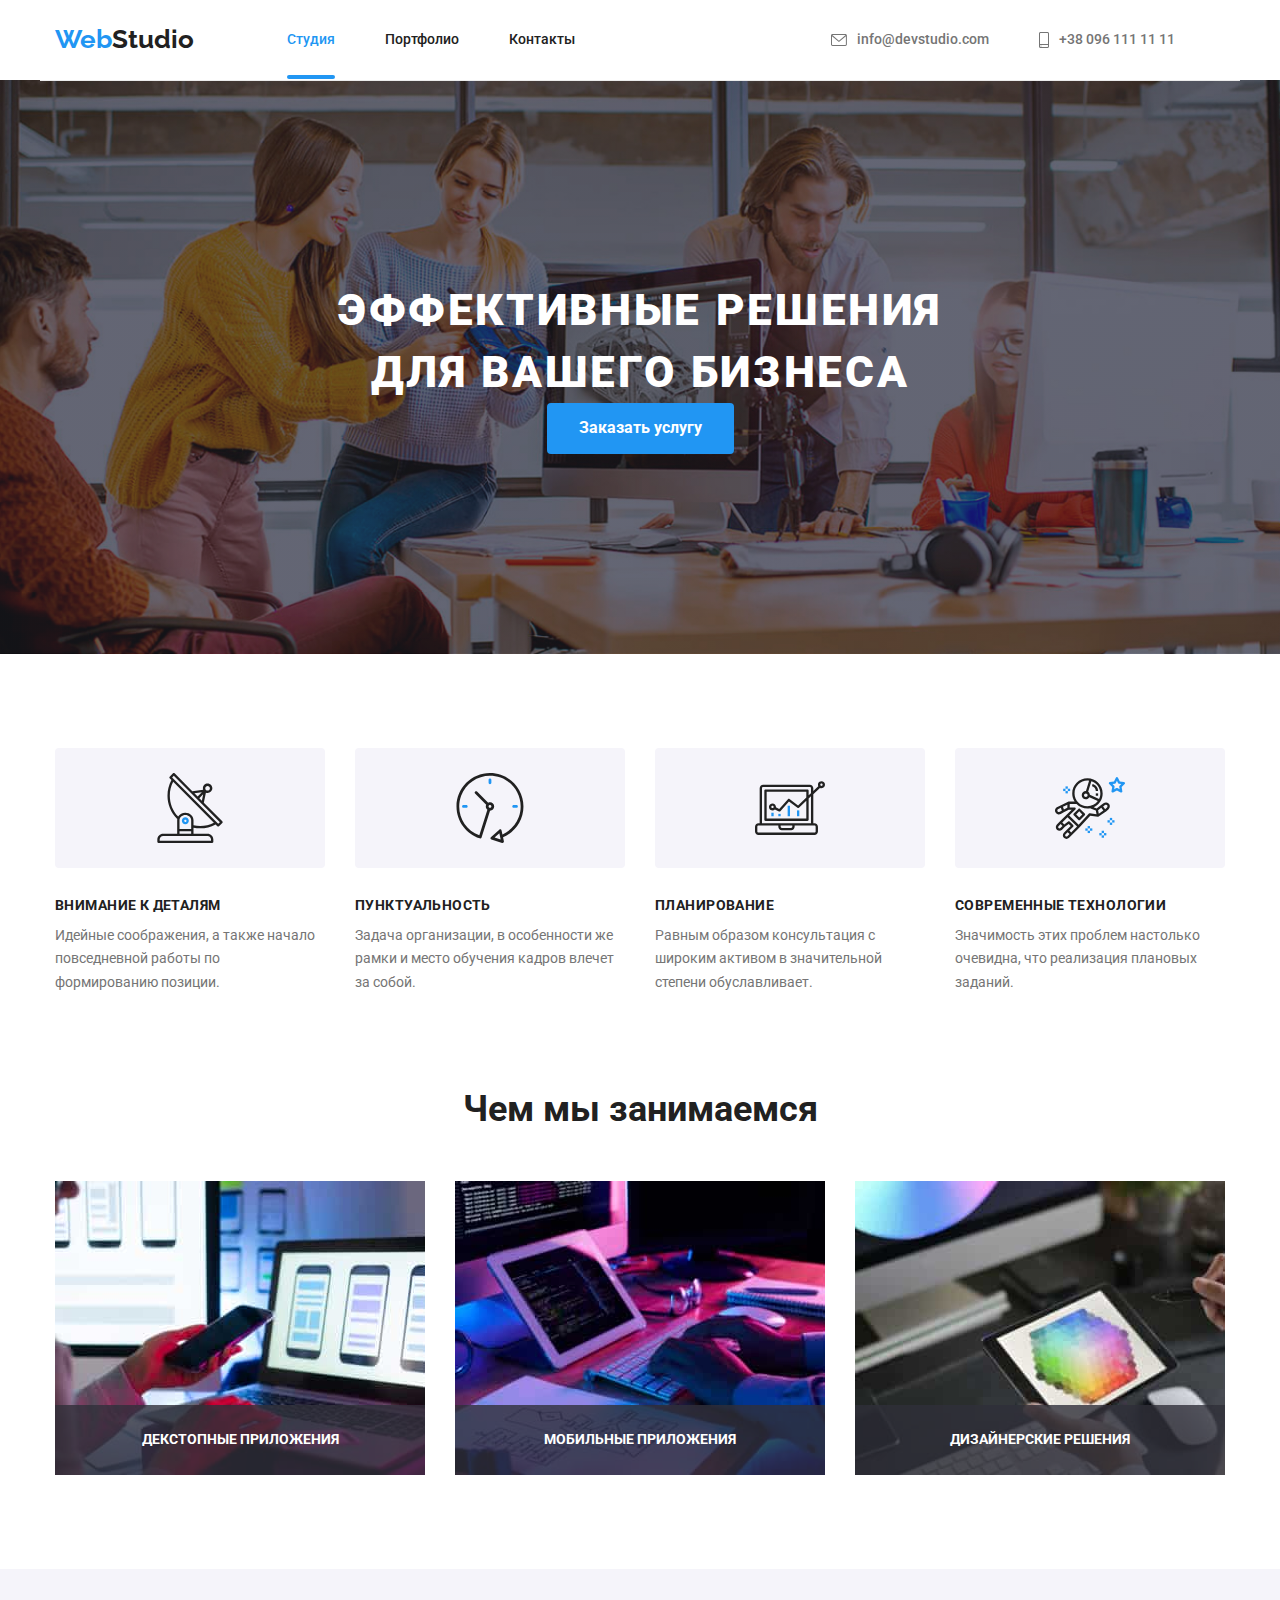
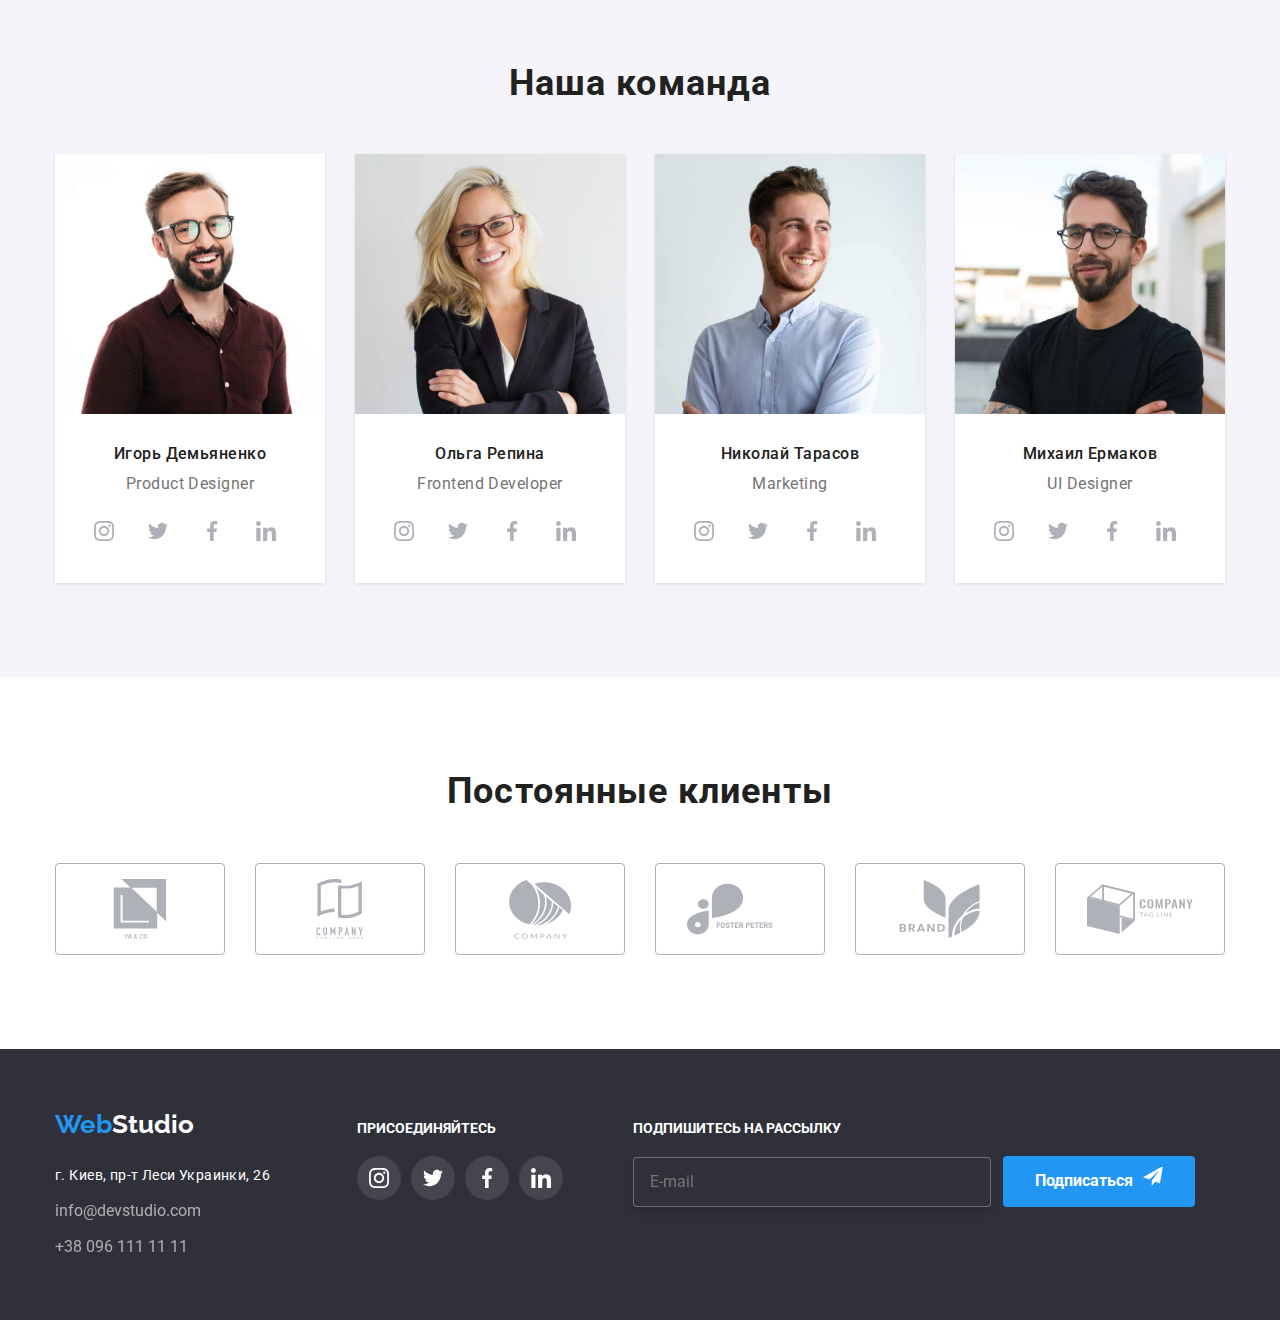
==== index.html @ 807b95b5 "теги 7" ====
<!DOCTYPE html>
<html lang="en">
<head>
    <meta charset="UTF-8">
    <meta http-equiv="X-UA-Compatible" content="IE=edge">
    <meta name="viewport" content="width=device-width, initial-scale=1.0">
    <title> </goit-markup-hw-06></title>
   
     <!-- <title> Document</title>-->
     <link rel="stylesheet" href="https://cdnjs.cloudflare.com/ajax/libs/modern-normalize/1.1.0/modern-normalize.css">
     <link rel="preconnect" href="https://fonts.googleapis.com">
     <link rel="preconnect" href="https://fonts.gstatic.com" crossorigin>
    
     <link href="https://fonts.googleapis.com/css2?family=Raleway:wght@700&family=Roboto:wght@400;500;700;900&display=swap" rel="stylesheet">
      
     <link rel="stylesheet" href="./css/styles.css">
</head>
<body class="body">
     <h1 class="visually-hidden"></h1>
    <!--Верхняя линия-->
    <header class="header">
      <div class="container header">
           <a href="" class="logo">Web<span class="logo__black">Studio</span>  </a>
              
                  <ul class="site-nav">
                    <li class="site-nav__item"><a href="./index.html" class="site-nav__link-current"> Студия </a></li>
                    <li class="site-nav__item"><a href="./portfolio.html" class="site-nav__link">Портфолио </a></li>
                    <li class="site-nav__item"><a href="" class="site-nav__link"> Контакты </a></li>
                  </ul>
              
                  <ul class="auth-nav">
                     <li class="auth-nav__item">                 
                       <a href="mailto:info@devstudio.com" class="auth-nav__link-mail"> 
                        <svg class="auth-nav__icon-mail" width="16" height="12">
                           <use href="./images/icons.svg#mail"></use>
                        </svg>
                      info@devstudio.com</a></li>
                     <li class="auth-nav__item">
                        <a href="tel:+380961111111"  class="auth-nav__link-telefon"> 
                         <svg class="auth-nav__icon-phone"  width="10" height="16">
                            <use href="./images/icons.svg#smartphone"></use>
                         </svg>
                       +38 096 111 11 11</a>
              </li>
          </ul>
      </div>
         
 </header>
     <main> 
        <!--Шапка-->
        <section class="section section-hero">
             <div class="container container-hero">
                  <h2 class="section-title">ЭФФЕКТИВНЫЕ РЕШЕНИЯ <br> ДЛЯ ВАШЕГО БИЗНЕСА</h2>
                  <button type="button" class="button-service" data-modal-open>  Заказать услугу</button>
            </div>
        </section>
        
        <!--Особенности-->
         <section class="section">
                                           
                <div class="features">
                   <h2 class="visually-hidden"></h2> 
                     <ul class="item-work " >
                          <li class="item-content">
                          <div class="features-list">
                            <svg class="features-item" width="70" height="70">
                              <use  class="features-link" href="./images/icons.svg#antenna"></use>
                            </svg>
                          </div>
                          <h3 class="section-heading">ВНИМАНИЕ К ДЕТАЛЯМ</h3>
                          <p class="section-text"> Идейные соображения, а также начало повседневной работы по формированию позиции.</p>
                          </li>
                          <li class="item-content">
                          <div class="features-list">
                            <svg class="features-item" width="70" height="70">
                              <use class="features-link"  href="./images/icons.svg#clock"></use>
                            </svg>
                          </div>
                          <h3 class="section-heading">ПУНКТУАЛЬНОСТЬ</h3>
                          <p class="section-text">Задача организации, в особенности же рамки и место обучения кадров влечет за собой.</p>
                          </li>
                          <li class="item-content">
                       <div class="features-list">
                          <svg  class="features-item" width="70" height="70">
                            <use class="features-link" href="./images/icons.svg#diagram"></use>
                          </svg >
                         </div>
                          
                            <h3 class="section-heading">ПЛАНИРОВАНИЕ</h3>
                               <p class="section-text">Равным образом консультация с широким активом в значительной степени обуславливает.</p>
                          </li>
                          <li class="item-content">
                           <div class="features-list">
                            <svg class="features-item"  width="70" height="70">
                              <use class="features-link"  href="./images/icons.svg#astronaut"></use>
                            </svg>
                          </div>
                            <h3 class="section-heading">СОВРЕМЕННЫЕ ТЕХНОЛОГИИ</h3>
                               <p class="section-text">Значимость этих проблем настолько очевидна, что реализация плановых заданий.</p>
                        </li>
                     </ul>
                </div>
            </section>
        
        <!--Чем мы занимаемся-->
            <section class="section section-user">
                 <div class="container ">
                    <h2 class="user-work"> Чем мы занимаемся</h2>
                    <ul class="user-foto">
                      
                        <li class="user-foto-item" >
                          <div class="label">
                            <p class="label-item">ДЕКСТОПНЫЕ ПРИЛОЖЕНИЯ</p>
                          </div>
                           <img class="user-workfoto" src="./images/img1.jpg" alt="приложения для ПК" width="370" Height="294">
                        </li>
                        <li class="user-foto-item">
                          <div class="label">
                            <p class="label-item">МОБИЛЬНЫЕ ПРИЛОЖЕНИЯ</p>
                          </div>
                           <img class="user-workfoto" src="./images/img2.jpg" alt="приложения на телефон" width="370" Height="294">
                        </li>
                        <li class="user-foto-item" >
                          <div class="label">
                            <p class="label-item">ДИЗАЙНЕРСКИЕ РЕШЕНИЯ</p>
                          </div>
                           <img class="user-workfoto" src="./images/img3.jpg" alt="приложения на планшет" width="370" Height="294">
                        </li>
                    </ul>
                 </div>
               
            </section>
            <!--Наша команда-->
        <section class="section user">
            <div class="container container-user"> 
                <h2 class="user-command">Наша команда</h2>
                <ul class="feature">
                    <li class="feature-command">
                       <img class="command-foto" src="./images/foto1.jpg" alt="foto" width="270">
                       <div class="user-text">
                        <h3 class="user-name">Игорь Демьяненко  </h3>
                        <p class="user-prof"> Product Designer</p>
                            <ul class="icon">
                                <li class="icon-list">
                                  <a class="icon-hover" href=""> 
                                    <svg class="icon-item"  width="20" height="20" >
                                          <use class="icon-link" href="./images/icons.svg#instagram"></use>
                                  </svg></a>
                                  
                                </li>
                                <li class="icon-list">
                                  <a class="icon-hover" href="">
                                    <svg class="icon-item" width="20" height="16">
                                          <use class="icon-link" href="./images/icons.svg#twitter"></use>
                                  </svg></a>
                                  
                                 </li>
                                 <li class="icon-list">
                                  <a class="icon-hover" href="">  <svg class="icon-item" width="10" height="20">
                                         <use class="icon-link" href="./images/icons.svg#facebook"></use>
                                  </svg></a>
                                  
                                  </li>
                                  <li class="icon-list">
                                    <a class="icon-hover" href=""> <svg class="icon-item" width="20" height="20">
                                           <use class="icon-link" href="./images/icons.svg#linkedin"></use>
                                     </svg></a>
                                 </li>
                            </ul>
                    </div> 
                                  
                    <li class="feature-command">
                       <img class="command-foto" src="./images/foto2.jpg" alt="foto" width="270">
                      <div class="user-text">
                        <h3 class="user-name">Ольга Репина</h3>
                        <p class="user-prof">Frontend Developer</p>
                        <ul class="icon">
                          <li class="icon-list">
                            <a class="icon-hover" href=""> 
                              <svg class="icon-item"  width="20" height="20" >
                                    <use class="icon-link" href="./images/icons.svg#instagram"></use>
                            </svg></a>
                            
                          </li>
                          <li class="icon-list">
                            <a class="icon-hover" href="">
                              <svg class="icon-item" width="20" height="16">
                                    <use class="icon-link" href="./images/icons.svg#twitter"></use>
                            </svg></a>
                            
                           </li>
                           <li class="icon-list">
                            <a class="icon-hover" href="">  <svg class="icon-item" width="10" height="20">
                                   <use class="icon-link" href="./images/icons.svg#facebook"></use>
                            </svg></a>
                            
                            </li>
                            <li class="icon-list">
                              <a class="icon-hover" href=""> <svg class="icon-item" width="20" height="20">
                                     <use class="icon-link" href="./images/icons.svg#linkedin"></use>
                               </svg></a>
                           </li>
                      </ul>
                      </div>
                    </li >
                    <li class="feature-command">
                       <img class="command-foto" src="./images/foto3.jpg" alt="foto" width="270">
                      <div class="user-text">
                        <h3 class="user-name">Николай Тарасов</h3>
                        <p class="user-prof">Marketing</p>
                        <ul class="icon">
                          <li class="icon-list">
                            <a class="icon-hover" href=""> 
                              <svg class="icon-item"  width="20" height="20" >
                                    <use class="icon-link" href="./images/icons.svg#instagram"></use>
                            </svg></a>
                            
                          </li>
                          <li class="icon-list">
                            <a class="icon-hover" href="">
                              <svg class="icon-item" width="20" height="16">
                                    <use class="icon-link" href="./images/icons.svg#twitter"></use>
                            </svg></a>
                            
                           </li>
                           <li class="icon-list">
                            <a class="icon-hover" href="">  <svg class="icon-item" width="10" height="20">
                                   <use class="icon-link" href="./images/icons.svg#facebook"></use>
                            </svg></a>
                            
                            </li>
                            <li class="icon-list">
                              <a class="icon-hover" href=""> <svg class="icon-item" width="20" height="20">
                                     <use class="icon-link" href="./images/icons.svg#linkedin"></use>
                               </svg></a>
                           </li>
                      </ul>
                      </div >
                    </li>
                    <li class="feature-command" >
                       <img class="command-foto" src="./images/foto4.jpg" alt="foto" width="270" />
                       <div class="user-text">
                        <h3 class="user-name">Михаил Ермаков</h3>
                        <p class="user-prof">UI Designer</p>
                        <ul class="icon">
                          <li class="icon-list">
                            <a class="icon-hover" href=""> 
                              <svg class="icon-item"  width="20" height="20" >
                                    <use class="icon-link" href="./images/icons.svg#instagram"></use>
                            </svg></a>
                            
                          </li>
                          <li class="icon-list">
                            <a class="icon-hover" href="">
                              <svg class="icon-item" width="20" height="16">
                                    <use class="icon-link" href="./images/icons.svg#twitter"></use>
                            </svg></a>
                            
                           </li>
                           <li class="icon-list">
                            <a class="icon-hover" href="">  <svg class="icon-item" width="10" height="20">
                                   <use class="icon-link" href="./images/icons.svg#facebook"></use>
                            </svg></a>
                            
                            </li>
                            <li class="icon-list">
                              <a class="icon-hover" href=""> <svg class="icon-item" width="20" height="20">
                                     <use class="icon-link" href="./images/icons.svg#linkedin"></use>
                               </svg></a>
                           </li>
                      </ul>
                       </div>
                    </li>
                </ul>
            </div>
            </section>

        <section class="section">
                
               <div class="container" >
                <h2 class="user-command">Постоянные клиенты</h2>
                 <ul class="company">
                   <li class="company-list">
                       <a class="company-item" href=""> <svg class="company-clients">
                        <use  class="company-link" href="./images/icons.svg#groupYC">
                        </use>
                      </svg></a>
                          
                     </li>
                   <li class="company-list">
                        <a class="company-item" href=""> <svg class="company-clients">
                          <use class="company-link" href="./images/icons.svg#groupTH">
                           </use>
                        </svg></a>
                          
                     </li>
                   <li class="company-list">
                         <a class="company-item" href="">
                          <svg class="company-clients"> 
                            <use class="company-link" href="./images/icons.svg#groupC">
                             </use>
                       </svg>
                         </a>
                            
                    </li>
                   <li class="company-list">
                           <a class="company-item" href=""><svg class="company-clients">
                            <use class="company-link" href="./images/icons.svg#groupFP">
                            </use>
                      </svg></a>
                             
                     </li>
                   <li class="company-list">
                    <a class="company-item" href="">
                      <svg class="company-clients">
                      <use class="company-link" href="./images/icons.svg#groupB">
                        </use>
                   </svg></a>
                     
                   </li>
                   <li class="company-list">
                          <a class="company-item" href=""><svg class="company-clients">
                            <use class="company-link" href="./images/icons.svg#groupTL">
                           </use>
                         </svg></a>
                            
                      </li>
                   </ul>
              </div>
         </section>
          </main>
 <!--Подвал-->
    <footer class="footer">
      <div class="container container-footer ">
          <div>
            <a href="" class="logo">Web<span class="logo-white">Studio</span> </a>
                 <address class="address">
                     <ul >
                          <li class="address-item"><a href="https://www.google.com.ua/maps/place/%D0%B1%D1%83%D0%BB.+%D0%9B%D0%B5%D1%81%D0%B8+%D0%A3%D0%BA%D1%80%D0%B0%D0%B8%D0%BD%D0%BA%D0%B8,+26,+%D0%9A%D0%B8%D0%B5%D0%B2,+02000/@50.4265807,30.5361971,17z/data=!4m13!1m7!3m6!1s0x40d4cf0e033ecbe9:0x57a4dffefec77da0!2z0LHRg9C7LiDQm9C10YHQuCDQo9C60YDQsNC40L3QutC4LCAyNiwg0JrQuNC10LIsIDAyMDAw!3b1!8m2!3d50.4265807!4d30.5383858!3m4!1s0x40d4cf0e033ecbe9:0x57a4dffefec77da0!8m2!3d50.4265807!4d30.5383858?hl=ru" target="_blank" rel="noopener noreferrer" class="link-adress"> г. Киев, пр-т Леси Украинки, 26</a></li>
                          <li class="address-item"><a href="mailto:info@devstudio.com" class="link-contact">info@devstudio.com</a></li>
                         <li class="address-item"><a href="tel:+380961111111" class="link-contact">+38 096 111 11 11</a></li>
                     </ul>
                </address>
          </div> 

          <!-- social -->
          <div class="block-form">
            <h2 class="footer-title">ПРИСОЕДИНЯЙТЕСЬ </h2>
            <ul class="footer-icon">
              <li class="footer-icon__list">
               <a class="footer-icon__link" href=""> 
                 <svg class="footer-icon__item"  width="20" height="20" >
                       <use href="./images/icons.svg#instagram"></use>
               </svg></a>
               
             </li>
             <li class="footer-icon__list">
               <a class="footer-icon__link" href="">
                 <svg class="footer-icon__item" width="20" height="16">
                       <use  href="./images/icons.svg#twitter"></use>
               </svg></a>
               
              </li>
              <li class="footer-icon__list">
               <a class="footer-icon__link" href=""> 
                  <svg class="footer-icon__item" width="10" height="20">
                      <use  href="./images/icons.svg#facebook"></use>
               </svg></a>
               
               </li>
               <li class="footer-icon__list">
                 <a class="footer-icon__link" href=""> 
                   <svg class="footer-icon__item" width="20" height="20">
                        <use  href="./images/icons.svg#linkedin"></use>
                  </svg></a>
              </li>
         </ul>

       </div>


       <!-- footer-form  -->

       <div class="block-form">
              
        <h2 class="footer-title" >ПОДПИШИТЕСЬ НА РАССЫЛКУ</h2>
        <form class="footer-form">
            <label class="footer-form__label" for="email"> </label>
            <input class="footer-form__input" 
                    type="email"
                    id="email"
                    name="email"
                    placeholder="E-mail">

             <button class="button-service footer-form__button" type="submit"> Подписаться 
                    <svg class="footer-form__icon"  width="24" height="24"> 
                        <use href="./images/icons.svg#icon-send"> </use>
                    </svg>
              </button>
         </form>
 </div>
          
       </div>



         
     </footer>
    </section>
<!-- modal -->

       <div class="backdrop is-hidden"  data-modal>
        

                      
             <form class="form" name="form" action="#" autocomplete="off" novalidate>

              <button data-modal-close  class="form-batton" type="button" >  
                <svg class="form-icon-close"  width="30" height="30"> 
                   <use class="form-icon-link" href="./images/icons.svg#close"> </use>
               </svg>
            </button>


                <h2 class="form-title">Оставьте свои данные, мы вам перезвоним</h2>

               
                <div class="form-field">
                                <label class="form__label" for="name">
                                  Имя
                                </label>  
                                    <input class="form__input" type="name" id="name" autofocus>    
                                                 
                                        <svg class="form__icon" width="12" height="12">
                                          <use href="./images/icons.svg#person"></use>
                                        </svg>
                      
                      </div>
 
                  
                <div class="form-field">
                                <Label class="form__label" for="tel" >
                                  Телефон
                                </Label>    
                                  <input class="form__input" id="tel" type="tel">
                                
                                    <svg class="form__icon" width="13" height="13">
                                      <use href="./images/icons.svg#phone"></use>
                                    </svg>
                                                             
                      </div>
                 
        
                <div class="form-field">
                            <label class="form__label" for="mail">
                              Почта
                            </label>
                                <input class="form__input" id="mail" type="email">
                                                     
                                <svg class="form__icon" width="15" height="12">
                                  <use href="./images/icons.svg#e-mail"></use>
                                </svg>
                         
                      </div>
                    
                
                <div class="form-field__comment">
                        <label class="form__label comment__label" for="comment">Комментарий</label>
                              <textarea class="comment__textarea" 
                              name="comment"
                              id="comment"
                              placeholder="Введите текст"></textarea>
                 
                </div>
                


                <div class="checkbox__form ">
                                                 
                        
                        <input class="checkbox__input visually-hidden"
                              type="checkbox" 
                              id="checkbox" 
                            name="checkbox">

                        <svg class="checkbox__icon" width="16" height="15">
                          <use href="./images/icons.svg#check"></use>
                        </svg>
                        
                        <label class="checkbox__label" 
                            for="checkbox"> 
                            Соглашаюсь с рассылкой и принимаю 
                            <a href="" class="checkbox__link"> Условия договора</a> 
                      </label>
                  

                  <!-- <input class="checkbox" type="checkbox" id="checkbox" 
                   type="checkbox"
                   name="checkbox" 
                  id="checkbox"> 
                  <label class="form-checkbox" for="checkbox"> Соглашаюсь с рассылкой и принимаю <a href="" class="form-checkbox-link"> Условия договора</a> </label>
                  <span class="form__checkbox-span"></span> -->
                </div>
                  
                 
                   <button class=" form__button" type="submit">Отправить</button>
           </form>
       
      </div>
 

    <script src="./js/modal.js"></script>

</body>
</html>
---- css/styles.css ----
@import './components/modal.css';


:root{
  --primary-text-color: #212121;
  --title-text-color: #757575;
  --accent-color: #ffffff;
  --logo-color: #2196f3;
  --primary-bg-color: #e5e5e5;
  --color-block:#2F303A;
  --color-button: #F5F4FA;
  --color-icon:  #AFB1B8;
}
/*цвет основного текста: #212121*/
/*вторичный цвет текста: #757575; */
/*белый color:#FFFFFF;*/
/*Акцент background: #2F303A;*/
/* фон  основной  background: #E5E5E5;  */
/* Фон  чем заменяется Основной  : #E5E5E5; */
/* фон наша команда background: #F5F4FA  */
/*base style*/
.body{
  margin: 0;
 color:var(--primary-text-color);
 font-family:Roboto,sans-serif;
 font-style: normal;
 line-height: 1.7;
 font-weight: 400;
 fill:none; 
 fill:currentColor;
  }

.header{
   border-bottom: 1px solid #ECECEC;
 
  }

  li{
    list-style: none;
  }
  a{
     text-decoration: none;
     margin-top: 0;
     margin-bottom: 0;}
  ul{
      margin-top: 0;
     margin-bottom: 0;
     padding: 0;
  }
  h1,h2,h3{
     margin-top: 0;
     margin-bottom: 0;
  }
p{
   margin-top: 0;
  margin-bottom: 0
}
img {
 display: block; 
 max-width: 100%;
 height: auto;
 }
.container{
   width: 1200px;
   margin: 0 auto;
   padding: 0 15px;
 
}
.visually-hidden{
  position: absolute;
  width: 1px;
  height: 1px;
  margin: -1px;
  border: 0;
  padding: 0;
  white-space: nowrap;
  clip-path: inset(100%);
  clip: rect(0 0 0 0);
  overflow: hidden;
}
   /* header */
  .header {
    display: flex;
    align-items: center;
    margin-bottom: -1px;
  }
/*logo*/

.logo{
  color: var(--logo-color);
  font-family: Raleway;
  font-size: 26px;
  font-weight: 700;
  line-height: 1.2;
  text-align: left;
  text-decoration: none;
  margin-right:93px;
}
   
.logo__black{
   color: var(--primary-text-color);
   margin-top: 32px;
}
.section{
  padding-top: 94px;
  padding-bottom: 94px;
}

/* site nav  */
.site-nav__item{ 
   margin-top:0 ;
   margin-bottom: 0;
   padding-left: 0;
   margin-right:50px;
  }



.site-nav {
   padding-inline-start: 0px;
   font-size:14px;
   font-weight: 500;
   line-height: 1.1;
   text-decoration:none;
   display: flex; 
   }
 
.site-nav.item:not(:last-child) {
 margin-left:30px; 
}

.site-nav__link .site-nav__link-current {
  display: block;
  font-style: Medium;
  line-height:1.1;
  color:var(--primary-text-color);
  padding: 32px 0;

}
.site-nav__link{
  color: var(--primary-text-color);
  padding: 32px 0;


  transition-property: color ;
  transition-duration: 250ms;
  transition-timing-function: cubic-bezier(0.4, 0, 0.2, 1);
}

.site-nav__link-current{
  color:var(--logo-color);
  padding: 32px 0;
  position: relative;
 
}
  
.site-nav__link-current::after{
content: '';

display: block;
width: 100%;
height: 4px;
border-radius:2px;
border-color: #2196f3;
background-color: var(--logo-color);

position: absolute;
left: 0;
bottom: 0;

transition-property: color ;
transition-duration: 250ms;
transition-timing-function: cubic-bezier(0.4, 0, 0.2, 1);
}



/*контакты*/
.auth-nav{
  display: flex;
  margin-left: auto;
  padding-left: 0;
  font-size:14px;
  font-weight: 500;
  Line-height:1.1;
  text-decoration: none;
  margin-right:50px;
   }

.auth-nav__item{
  margin-top:0 ;
  margin-bottom: 0;
  padding-left: 0;
 }
   
.auth-nav .auth-nav__item:not(:last-child) {
  margin-right:50px;
}

.auth-nav__mail{
  display: inline-block;
  width: 16px;
  height: 12px;
  padding: 32px 0;
  margin-right: 10px;

}
.auth-nav__phone{
width: 10px;
height: 16px;
padding: 30px 0;
margin-right: 10px;
}

.auth-nav__link-mail,
.auth-nav__link-telefon {
  display: block;
  padding:  32px 0;
  color:var(--title-text-color);
  

  display: flex;
  align-items: center;

  transition-property: color ;
  transition-duration: 250ms;
  transition-timing-function: cubic-bezier(0.4, 0, 0.2, 1);
 }

 .auth-nav__icon-phone,
 .auth-nav__icon-mail
  {
   margin-right: 10px;}

.auth-nav__link:hover,
.auth-nav__link:focus,
.auth-nav__link-mail:hover,
.auth-nav__link-mail:focus,
.auth-nav__link-telefon:hover,
.auth-nav__link-telefon:focus,
.auth-nav__icon-mail:hover,
.auth-nav__icon-mail:focus,
.auth-nav__icon-phone:hover
.auth-nav__icon-phone:focus{
 color: var(--logo-color);
}

 


/*main-index шапка*/

.section-hero{
   background-color:var(--color-block);
   background-image: linear-gradient( to top, rgba(47, 48, 58, 0.4), rgba(47, 48, 58, 0.4)), url("../images/background-image.jpg");
   background-repeat: no-repeat; 
   background-size: cover; 
 
   padding: 200px 0;
   margin: 0 auto;
   color: var(--accent-color);

  max-width: 1600px; 
  margin: 0 auto;
  text-align: center;
 background-position: center;

}

.section-title{

font-size: 44px;
font-style: normal;
font-weight: 900;
line-height: 1.4;
letter-spacing: 0.06em;
text-align: center;

}

.button-service{
   color: var(--accent-color); 
   background-color: var(--logo-color);
   font-size: 16px;
   font-style:normal;
   font-weight: 700;
   line-height: 1.9;
   text-align: center;
   cursor: pointer;
 

   border-radius: 4px;
   padding: 10px 32px;
   border:transparent;

   transition-property: background-color;
   transition-duration: 250ms;
   transition-timing-function: cubic-bezier(0.4, 0, 0.2, 1);

}

.button-service:hover,
.button-service:focus {
  background-color: #188CE8;

}
/*Особенности*/

.item-work{
  display: flex;
  align-items: center;
  justify-content: center;
  
}

.features-list{
  display: flex;
  align-items: center;
  justify-content: center;
 height:120px;

  background-color: #F5F4FA;
  border-radius: 4px; ;
  margin-bottom: 30px;
 }

.features-item{
  width: 70px;
  height:70px;

   
}
.features-link{
  display: flex;
  justify-content: center;
}

.item-content{
  width: 270px;
  margin-right: 30px;
   }
.item-content:nth-child(4){
     margin-right: 0px;
   }
   
    
.section-heading{
   margin-bottom: 10px;
   font-size: 14px;
   font-weight: 700;
   line-height: 1.14;
   letter-spacing: 0.03em;
   text-align: left;
   
   }

.section-text{
   color: var(--title-text-color);
   font-size: 14px;
   font-style: normal;
   text-align: left;
   }



/*Чем мы занимаемся*/
.section-user{
  padding-top: 0px;
}
.user-work{
  margin-bottom: 50px;

  font-size: 36px;
  font-style: normal;
  font-weight: 700;
  line-height: 1.16;
  text-align: center;
  
  }

  .user-foto{
    display:flex;
    

  
  }

.user-foto-item{
  margin-right: 30px;

  position: relative;
}

.user-foto-item:nth-child(3){
     margin-right: 0;
   }



   .label{
    position: absolute;
    bottom: 0;
    right: 0;


    display: flex;
    align-items: center;
    justify-content:center;
    margin: auto;

    width: 370px;
    height: 70px;
     background-color: rgba(47, 48, 58, 0.8);
   }

   .label-item{
  
    
    color: var(--accent-color);
   font-weight: 700;
   font-size:  14px;
   Line-height:1.2;
 
   }  
   .label-item.relative {  
    position: relative;
    top: -420px;
    left: -200px;
  }

  /* Наша команда */
.user{
  background-color: var(--color-button);
}

.feature {
    display: flex;
}

.feature-command{
  box-shadow: 0px 1px 3px 0px rgba(0, 0, 0, 0.12);
  width: 270px;
   margin-right: 30px;
  background-color: var(--accent-color);

}

.feature-command:nth-child(4){
  margin-right: 0px;
} 
  
.user-command {
  font-size: 36px;
  font-style: normal;
  font-weight: 700;
  line-height: 1.16;
  text-align: center;
  letter-spacing: 0.03em;
  margin-bottom: 50px;
}
   
.command-foto{
  width: 270px;
}

.user-text{
  padding: 30px 0;  
}

.user-name {
  margin-bottom: 10px;

  font-size: 16px;
  font-style: normal;
  font-weight: 500;
  line-height:1.2;
  letter-spacing: 0.03em;
  text-align: center;
}

.user-prof{
   color:var(--title-text-color);
   font-size: 16px;
   font-weight: 400;
   line-height: 1.2;
   letter-spacing: 0.03em;
   text-align: center;
   margin: 0;
   margin-bottom: 16px;
}

 /* соцсети */
 .icon{
display: flex;
align-items: center;
justify-content:center;

  }
 
.icon-list{
margin-right: 10px;
box-sizing: border-box;
width: 44px;
height: 44px;
}

.icon-list :nth-child(4){
  margin-right: 0px;
}

.icon-hover{
  display: flex;
  justify-content: center;
  align-items: center;

  width: 100%;
  height: 100%;
  color:var(--color-icon);
  border-radius: 50px;


  transition: color  250ms cubic-bezier(0.4, 0, 0.2, 1), background-color 250ms cubic-bezier(0.4, 0, 0.2, 1);
}
    

.icon-item{
  width: 20px;
  height: 20px;
  fill: currentColor;
 
 }

.icon-hover:hover,
.icon-hover:focus{
  fill: currentColor;
  color:var(--accent-color);
  background-color:#2196F3;
}



/*Постоянные клиенты */
.company{
  display: flex;
align-items: center;
justify-content:center; 

}
.company-list{
margin-right: 30px;
width: 170px;
height: 92px;

}

.company-list:nth-child(6) {
  margin-right: 0px;
}
 
.company-item:hover,
.company-item:focus{ 
fill: currentColor;
color:var(--logo-color);
border: 1px solid var(--logo-color);

} 



.company-item{
  display: flex;
  align-items: center; 
  justify-content: center;
  fill: currentColor;
color:var(--color-icon);

  width:100%;
  height: 100%;
  border: 1px solid #AFB1B8;
box-sizing: border-box;
border-radius: 4px;
text-align: center;
  background-position: center;

  transition:  color 250ms cubic-bezier(0.4, 0, 0.2, 1), border 250ms cubic-bezier(0.4, 0, 0.2, 1); 

}

.company-clients{
text-align: center;

width: 106px;
height: 60px;


}
 .company-link{
 display: flex;
align-items: center; 
justify-content: center;
}

/*main-portfolio*/

/*кнопки навигации*/
.section-button{
   display: flex;
   justify-content:center;
  
   
 }
.button{
  display: flex;
  justify-content:center;
  border:transparent;
  cursor: pointer;
  border-radius: 4px;
 background-color: #F5F4FA;;
  padding: 6px 22px ;
  font-size: 16px;
  font-weight: 500;
  line-height: 1.6;
  text-align: center;

  transition: background-color  250ms cubic-bezier(0.4, 0, 0.2, 1), color  250ms cubic-bezier(0.4, 0, 0.2, 1), box-shadow  250ms cubic-bezier(0.4, 0, 0.2, 1);
}


button:hover,
button:focus {
  background-color: var(--logo-color);
  color: var(--accent-color);
  box-shadow: 0px 3px 1px rgba(0, 0, 0, 0.1), 0px 1px 2px rgba(0, 0, 0, 0.08), 0px 2px 2px;
}
 
 .button-item {
   margin-right: 8px;
     
  }
  .button-item:nth-child(5){
    margin-right: 0px;
  }
   

 
/*project*/
.project{
   display: flex;
   flex-wrap: wrap; 
   margin-top: 50px;
  
  }
  .project__link{
    display: block;
    transition:  box-shadow 250ms cubic-bezier(0.4, 0, 0.2, 1);
  }

.project__link:hover,
.project__link:focus{
box-shadow: 0px 1px 1px rgba(0, 0, 0, 0.12), 0px 4px 4px rgba(0, 0, 0, 0.06), 1px 4px 6px rgba(0, 0, 0, 0.16);
}

.project__card{
   width: 370px;
   margin-bottom: 30px; 
   margin-right: 30px; 
   padding: 0;

}

.project__card:nth-last-child(-n+3){
  margin-bottom: 0px;
}  


.project__card:nth-child(3),
.project__card:nth-child(6),
.project__card:nth-child(9) {
margin-right: 0px;}


/* Overlay */
.project__overlay{
  position: relative;
  overflow: hidden;
}

.project__overlay-text{
 display: inline-block;


  font-weight: 400;
  font-size: 18px;
  line-height:1.6 ;
  color: var(--accent-color);

 top:0;
 left:0;
 width: 100%;
 height: 100%;
 background: rgba(33, 150, 243, 0.9);
 padding: 63px 24px;


 transform:translateY(100%); 
 position: absolute;

 transition: transform  250ms cubic-bezier(0.4, 0, 0.2, 1);
}

.project__link:hover .project__overlay-text,
.project__link:focus .project__overlay-text{
transform: translate(0);

}

 
 .project__foto{
  display: block; 
  border: 1px  Inner border   rgba(238, 238, 238, 1);
  transition:  background-color  250ms cubic-bezier(0.4, 0, 0.2, 1);
 }


.project__foto:hover,
.project__foto:focus{
  background-color: #FFFFFF;
}


.project__text{
padding: 20px 24px;
border-bottom: 1px solid #EEEEEE;
border-right: 1px solid #EEEEEE;
border-left: 1px solid #EEEEEE;
}

.project__title{
color: var(--primary-text-color);
font-size: 18px;
font-weight: 700;
line-height:2;
}

.project__design{
Font-size: 16px;
Line-height:1.9;
color:var(--title-text-color);
margin-top: 4px;
}


/* Подвал*/
.footer{
  background-color:var(--color-block);
  padding: 60px 0;
}

.container-footer{
display: flex;
align-items:baseline;
}

.address{
  padding-left: 0;
  margin-top: 20px;

}
.address-item{
  margin-bottom: 9px;
}
.address-item:nth-child(3) {
  margin-bottom: 0px;
}

.link-adress{
  font-family: Roboto;
  font-size: 14px;
  font-weight: 400;
  line-height:1.7;
  letter-spacing: 0.03em;
  text-align: left;
  color:var(--accent-color);
  font-style: normal;
 
}

.link-contact{
  Size:14px;
  Font:Roboto;
  font-weight:400;
  Line-height:1.7;
  color:var(--accent-color);
  opacity:60%;
  font-style: normal;

  transition:color  250ms cubic-bezier(0.4, 0, 0.2, 1);
}

.link-contact:hover,
.link-contact:focus{
  color: var(--title-text-color);
 }

.logo-white{
  color:var(--accent-color);
  }

.block-form{
   
    align-items: center; 
    justify-content: center; 
     flex-direction:column;
     margin-left: 70px;
}
.footer-title{
  font-size:  14px;
  font-weight:700;
  Line-height: 1.2;
  color:var(--accent-color);
  margin-bottom: 20px;
}

/* social */
 .footer-icon{
display: flex;
align-items: center;

 }
 
.footer-icon__list{
margin-right: 10px;
box-sizing: border-box;
width: 44px;
height: 44px;
}

.footer-icon__list:nth-child(4){
  margin-right: 0px;
}

.footer-icon__link{
  display: flex;
  width: 100%;
  height: 100%;

  justify-content: center;
  color:var(--accent-color);
  align-items: center;
  border-radius: 50px;
  background-color:rgba(255, 255, 255, 0.1);

  transition:  background-color  250ms cubic-bezier(0.4, 0, 0.2, 1);
}
  

    
.footer-icon__link:hover,
.footer-icon__link:focus{
 background-color:#2196F3;
}

.footer-icon__item{
  width: 20px;
  height: 20px;
  fill: currentColor;

 }



 /* footer-form */


.footer-form{    
  display: flex;
  align-items: center;}
 
 .footer-form__input{
  width: 358px;
  height: 50px;
  box-sizing: border-box;
  color:   rgba(255, 255, 255, 0.6);
  background: #2F303A;
  border: 1px solid rgba(255, 255, 255, 0.3);
  filter: drop-shadow(0px 4px 4px rgba(0, 0, 0, 0.15));
  border-radius: 4px;
  padding-left: 16px;
 }
 .footer-form__button{
  margin-left: 12px;
  display: inline-flex;
 }
.footer-form__icon{
  width: 20px;
  height: 20px;
  fill: currentColor;
  margin-left: 10px;
 

}





























/*  modal */
.backdrop{
  position:fixed;
  top:0;
  left: 0;
  width: 100%;
  height: 100%;

  background-color: rgba(0, 0, 0, 0.2);

  transition: visibility 250ms cubic-bezier(0.4, 0, 0.2, 1),  opacity 250ms cubic-bezier(0.4, 0, 0.2, 1);
}
.backdrop.is-hidden{
  opacity: 0;
  pointer-events:none;
  
  visibility: hidden;
  }






.form{
  position: absolute;
  top:50%;
  left: 50%;
  transform: translate(-50%, -50%);

  min-height: 581px; 
  min-width: 528px; 

   max-width: 33rem;
   width: 100%;

   cursor: pointer;
   background-color:  rgba(255, 255, 255, 1);
   box-shadow: 0px 1px 3px rgba(0, 0, 0, 0.12), 0px 1px 1px rgba(0, 0, 0, 0.14), 0px 2px 1px rgba(0, 0, 0, 0.2);
   border-radius: 4px;   

   padding: 40px;   


   margin-left: auto;
   margin-right: auto;
}




/* кнопка закрытия */
.form-batton{
   position: absolute;
   top: 8px;
   right: 8px;
   display: flex;
   justify-content: center;
   align-items: center;
   width: 30px;
   height: 30px;
   padding: 0;
   background: var(--color-white);
 
   border: 1px solid rgba(0, 0, 0, 0.1);
   border-radius: 50%;
   cursor: pointer;
   transition: color 250ms cubic-bezier(0.4, 0, 0.2, 1);


}
.footer-button {
  margin-left: 12px;
  display: inline-flex;
}

.button-service {
  color: var(--accent-color);
  background-color: var(--logo-color);
  font-size: 16px;
  font-style: normal;
  font-weight: 700;
  line-height: 1.9;
  text-align: center;
  cursor: pointer;
  border-radius: 4px;
  padding: 10px 32px;
  border: transparent;
  transition-property: background-color;
  transition-duration: 250ms;
  transition-timing-function: cubic-bezier(0.4, 0, 0.2, 1);}

.form-batton:hover,
.form-batton:focus {
color: var(--hover-color);
border: 1px solid var(--logo-color);
}



.form-field{
  position: relative;
  margin-bottom: 10px;


}

/* 6.2 48:41 */
.form-field:focus-within>.form-icon{
color: #188CE8;
}

.form__label{
  display: block;
  left:14px;
  color: rgba(117, 117, 117, 1);

  }
  .form__label:focus+.form__input{
    color: var(--logo-color);
  }
  

.form__icon{
  position:absolute;
 bottom: 14px;
  left: 15px;
 
}

  .form__icon:hover,
  .form__icon:focus{
    fill: currentColor;
    color: var(--logo-color);
  }

.form-title{
  font-size: 20px;
  font-weight:700;
  Line-height: 1.17;

  justify-content: center;
  align-items: center;
  margin-bottom: 12px;
}





.form__input{
width: 100%;
height: 2.5rem;

border: 1px solid rgba(33, 33, 33, 0.2);
border-radius: 4px;
cursor: pointer;

}

.form-field__comment{
  margin-bottom: 20px;
}

 .comment__textarea{
  width: 100%;
  height: 7.5rem;

border: 1px solid rgba(33, 33, 33, 0.2);
border-radius: 4px;
cursor: pointer;
padding: 12px 16px;

}

.form__label:focus-within>.form-icon {
  /* border: 1px solid rgba(33, 150, 243, 1); */
  color: #188CE8;
  border-radius: 4px;
  border:2px solid #2196F3;
  
} 


/* .form-input:hover,
.form-input:focus,
.form-input-comment:hover,
.form-input-comment:focus{
border: 1px solid rgba(33, 150, 243, 1)
} */

.form-input-comment::placeholder{
 color:rgba(117, 117, 117, 0.5);

}

 
textarea{
  display: block;
  resize: none;
 } 


.form__button{
  font-size: 16px;
  font-weight:700;
  Line-height: 1.9;
  width: 200px;
  height: 50px;
  margin-top: 30px;
  
  cursor: pointer;
  text-align: center;
  justify-content: center;
  align-items: center;

  /* Кнопка по центру */
  display: block;
  margin-left: auto;
  margin-right: auto;
 
 
  
  color: var(--accent-color);
  background-color:rgba(33, 150, 243, 1);
  border-radius: 4px;
  border:transparent;
  box-shadow: 0px 4px 4px rgba(0, 0, 0, 0.15);
  border-radius: 4px;

}

/* .form-icon-check{
  display: flex;
  width: 16px;
  height: 15px;
   color:var(--accent-color);
  border: 2px solid rgba(33, 33, 33, 1); 
box-sizing:content-box;
   border-radius: 2px;
 fill: none;
 

}


.form-field-checkbox{
  margin-top: 25px;
}

.form-icon-check:hover,
.form-icon-check:focus{
 background-color: #2196F3;
 border:2px solid #2196F3;
 background-size: contain;
} */


/* checkbox */
.checkbox__form{
  font-size: 14px;
  font-weight:400;
  Line-height: 1.7;

  justify-content: center;
  align-items: center;
  padding-left: 14px;
  
  color: var(--title-text-color);
}


.checkbox__icon{
  display: flex;
  position: absolute;
  width: 16px;
  height: 15px;


   color:var(--accent-color);
  border: 2px solid rgba(33, 33, 33, 1); 
box-sizing:content-box;
   border-radius: 2px;
 fill: none;
  
}

.checkbox__link{
  color: var(--logo-color);
  text-decoration: underline;

}
.checkbox__label{
  padding-left: 37px;
}
.checkbox__icon:hover,
.checkbox__icon:focus{
  background-color: #2196f3;
  border-radius: 2px;
  border: 2px solid #2196f3;
}
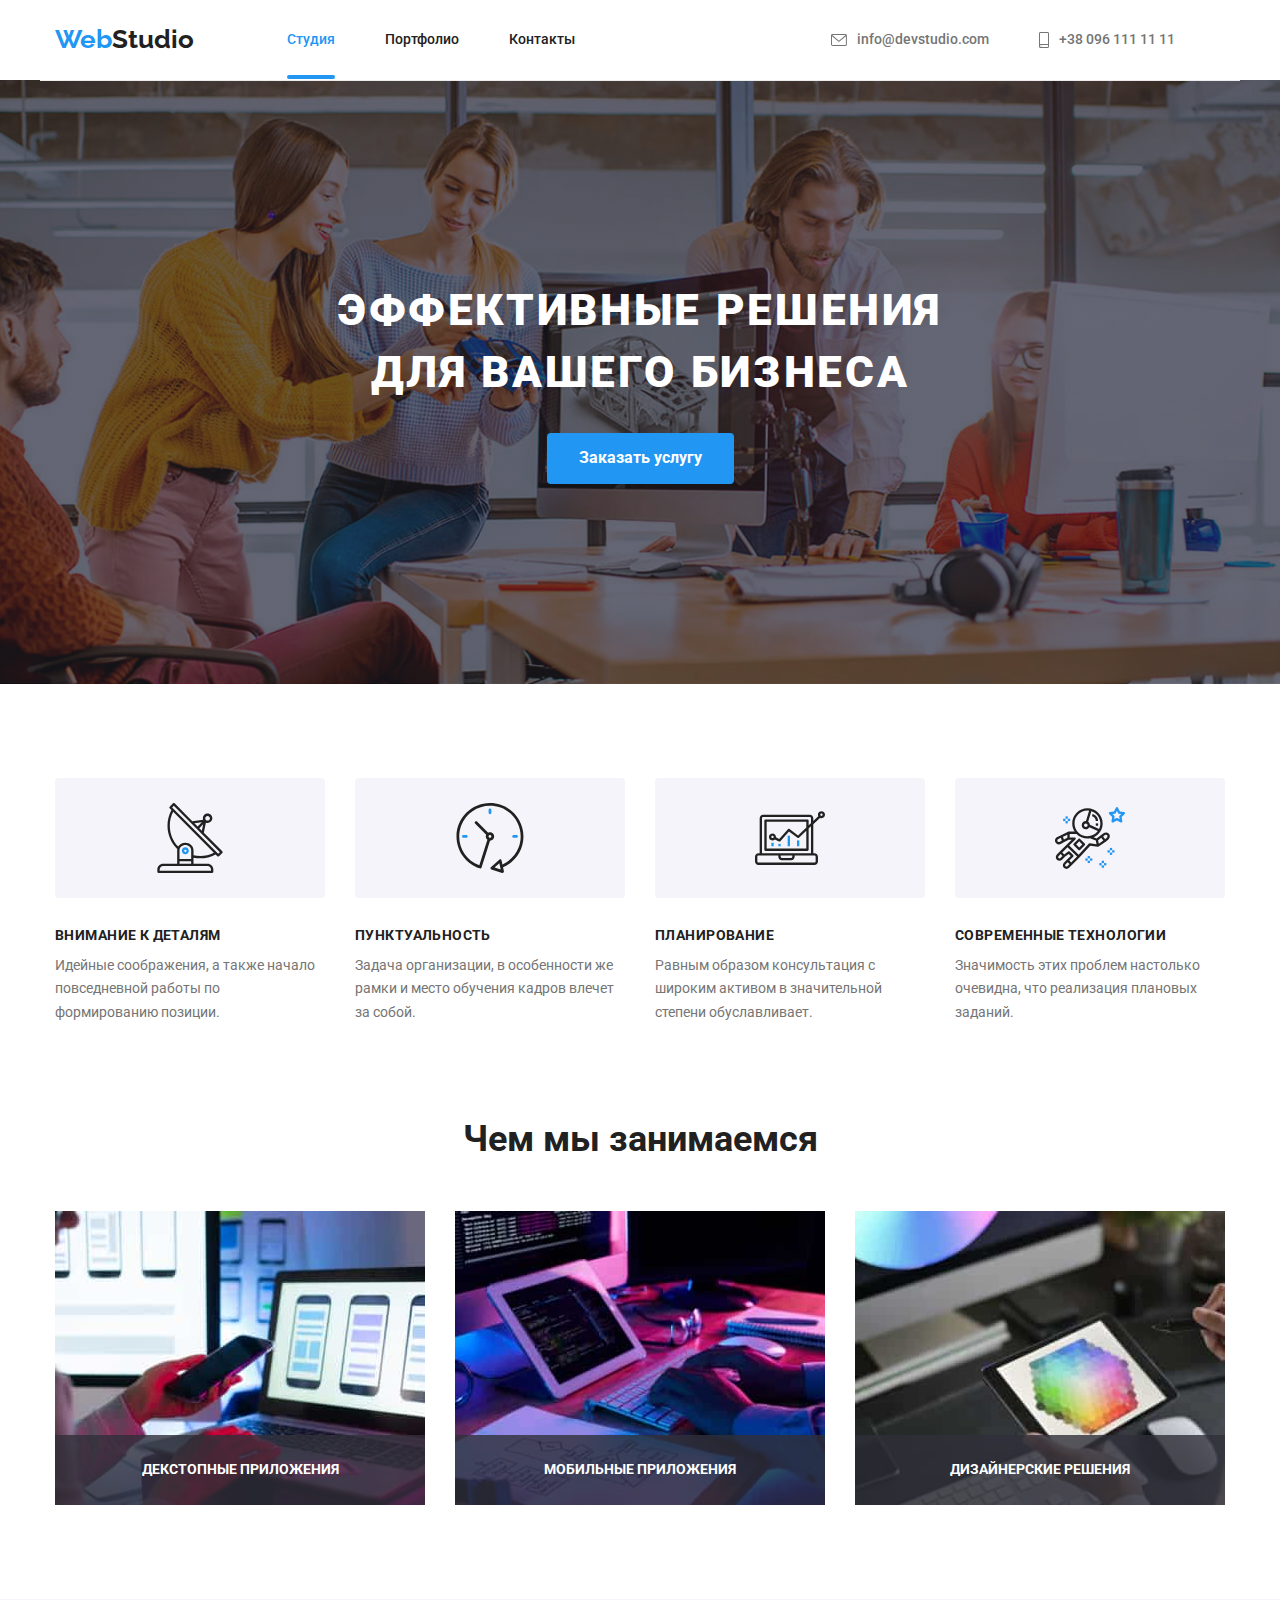
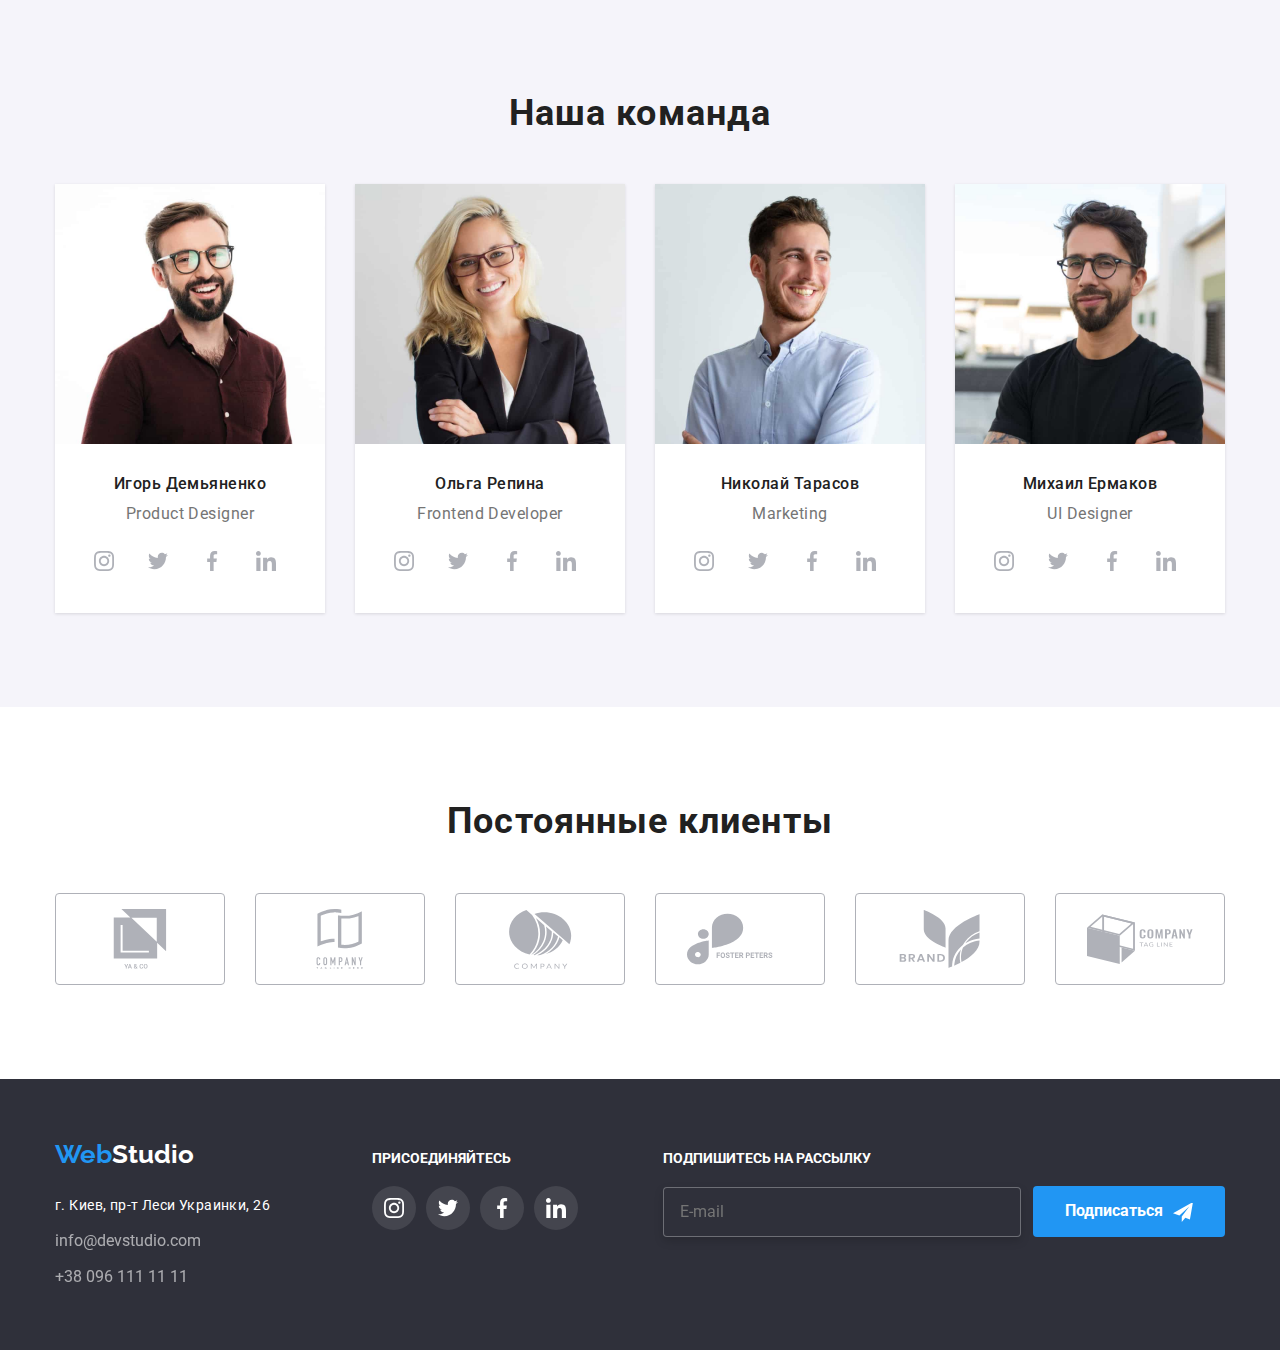
==== commit 3b81549c: "10.05 - 1" ====
--- a/index.html
+++ b/index.html
@@ -21,14 +21,17 @@
     <header class="header">
       <div class="container header">
            <a href="" class="logo">Web<span class="logo__black">Studio</span>  </a>
+            
+              <nav>
+                 <ul class="site-nav">
+                      <li class="site-nav__item"><a href="./index.html" class="site-nav__link-current"> Студия </a></li>
+                      <li class="site-nav__item"><a href="./portfolio.html" class="site-nav__link">Портфолио </a></li>
+                      <li class="site-nav__item"><a href="" class="site-nav__link"> Контакты </a></li>
+                   </ul>
+               </nav>
+ 
               
-                  <ul class="site-nav">
-                    <li class="site-nav__item"><a href="./index.html" class="site-nav__link-current"> Студия </a></li>
-                    <li class="site-nav__item"><a href="./portfolio.html" class="site-nav__link">Портфолио </a></li>
-                    <li class="site-nav__item"><a href="" class="site-nav__link"> Контакты </a></li>
-                  </ul>
-              
-                  <ul class="auth-nav">
+                 <ul class="auth-nav">
                      <li class="auth-nav__item">                 
                        <a href="mailto:info@devstudio.com" class="auth-nav__link-mail"> 
                         <svg class="auth-nav__icon-mail" width="16" height="12">
@@ -41,8 +44,8 @@
                             <use href="./images/icons.svg#smartphone"></use>
                          </svg>
                        +38 096 111 11 11</a>
-              </li>
-          </ul>
+                      </li>
+                    </ul>
       </div>
          
  </header>
@@ -410,9 +413,7 @@
 <!-- modal -->
 
        <div class="backdrop is-hidden"  data-modal>
-        
-
-                      
+                              
              <form class="form" name="form" action="#" autocomplete="off" novalidate>
 
               <button data-modal-close  class="form-batton" type="button" >  
@@ -428,25 +429,26 @@
                 <div class="form-field">
                                 <label class="form__label" for="name">
                                   Имя
-                                </label>  
-                                    <input class="form__input" type="name" id="name" autofocus>    
+                                  <input class="form__input" type="name" id="name" autofocus>    
                                                  
                                         <svg class="form__icon" width="12" height="12">
                                           <use href="./images/icons.svg#person"></use>
                                         </svg>
-                      
-                      </div>
+                                </label>  
+                                    
+                                      </div>
  
                   
                 <div class="form-field">
                                 <Label class="form__label" for="tel" >
                                   Телефон
-                                </Label>    
                                   <input class="form__input" id="tel" type="tel">
                                 
-                                    <svg class="form__icon" width="13" height="13">
-                                      <use href="./images/icons.svg#phone"></use>
-                                    </svg>
+                                  <svg class="form__icon" width="13" height="13">
+                                    <use href="./images/icons.svg#phone"></use>
+                                  </svg>
+                                </Label>    
+                                 
                                                              
                       </div>
                  
@@ -454,14 +456,14 @@
                 <div class="form-field">
                             <label class="form__label" for="mail">
                               Почта
+                              <input class="form__input" id="mail" type="email">
+                                                     
+                              <svg class="form__icon" width="15" height="12">
+                                <use href="./images/icons.svg#e-mail"></use>
+                              </svg>
                             </label>
-                                <input class="form__input" id="mail" type="email">
-                                                     
-                                <svg class="form__icon" width="15" height="12">
-                                  <use href="./images/icons.svg#e-mail"></use>
-                                </svg>
-                         
-                      </div>
+                               
+                 </div>
                     
                 
                 <div class="form-field__comment">
@@ -474,35 +476,15 @@
                 </div>
                 
 
-
-                <div class="checkbox__form ">
-                                                 
-                        
-                        <input class="checkbox__input visually-hidden"
-                              type="checkbox" 
-                              id="checkbox" 
-                            name="checkbox">
-
-                        <svg class="checkbox__icon" width="16" height="15">
-                          <use href="./images/icons.svg#check"></use>
-                        </svg>
-                        
-                        <label class="checkbox__label" 
-                            for="checkbox"> 
-                            Соглашаюсь с рассылкой и принимаю 
-                            <a href="" class="checkbox__link"> Условия договора</a> 
-                      </label>
-                  
-
-                  <!-- <input class="checkbox" type="checkbox" id="checkbox" 
-                   type="checkbox"
-                   name="checkbox" 
-                  id="checkbox"> 
-                  <label class="form-checkbox" for="checkbox"> Соглашаюсь с рассылкой и принимаю <a href="" class="form-checkbox-link"> Условия договора</a> </label>
-                  <span class="form__checkbox-span"></span> -->
+                <div class="checkbox__form">
+                        <label class="check" >
+                               <input class="check__input" 
+                                      type="checkbox"> 
+                                      <span class="check__box"> </span>
+                                       Соглашаюсь с рассылкой и принимаю 
+                                          <a href="" class="check__link">  Условия договора</a>                  
+                          </label> 
                 </div>
-                  
-                 
                    <button class=" form__button" type="submit">Отправить</button>
            </form>
        
--- a/css/styles.css
+++ b/css/styles.css
@@ -102,10 +102,7 @@
    color: var(--primary-text-color);
    margin-top: 32px;
 }
-.section{
-  padding-top: 94px;
-  padding-bottom: 94px;
-}
+
 
 /* site nav  */
 .site-nav__item{ 
@@ -250,6 +247,10 @@
 
 
 /*main-index шапка*/
+.section{
+  padding-top: 94px;
+  padding-bottom: 94px;
+}
 
 .section-hero{
    background-color:var(--color-block);
@@ -276,6 +277,7 @@
 line-height: 1.4;
 letter-spacing: 0.06em;
 text-align: center;
+margin-bottom: 30px;
 
 }
 
@@ -812,8 +814,9 @@
     align-items: center; 
     justify-content: center; 
      flex-direction:column;
-     margin-left: 70px;
-}
+     margin-left: auto;
+}
+
 .footer-title{
   font-size:  14px;
   font-weight:700;
@@ -891,6 +894,7 @@
  .footer-form__button{
   margin-left: 12px;
   display: inline-flex;
+  align-items: center;
  }
 .footer-form__icon{
   width: 20px;
@@ -1005,21 +1009,7 @@
   display: inline-flex;
 }
 
-.button-service {
-  color: var(--accent-color);
-  background-color: var(--logo-color);
-  font-size: 16px;
-  font-style: normal;
-  font-weight: 700;
-  line-height: 1.9;
-  text-align: center;
-  cursor: pointer;
-  border-radius: 4px;
-  padding: 10px 32px;
-  border: transparent;
-  transition-property: background-color;
-  transition-duration: 250ms;
-  transition-timing-function: cubic-bezier(0.4, 0, 0.2, 1);}
+
 
 .form-batton:hover,
 .form-batton:focus {
@@ -1039,24 +1029,39 @@
 /* 6.2 48:41 */
 .form-field:focus-within>.form-icon{
 color: #188CE8;
+
+
 }
 
 .form__label{
   display: block;
   left:14px;
-  color: rgba(117, 117, 117, 1);
-
-  }
-  .form__label:focus+.form__input{
+ padding-top:10px;
+  font-size:  12px;
+  line-height:1.2;
+  color: color: #757575;
+
+  }
+
+  .form__input{
+margin-top: 4px;
+  }
+  .form__input:focus+.form__icon{
     color: var(--logo-color);
-  }
-  
+    
+  }
+  .form__input:checked {
+    border: 1px solid var(--logo-color);
+    border-radius: 4px;
+  }
+
 
 .form__icon{
   position:absolute;
  bottom: 14px;
   left: 15px;
- 
+  color: var(--primary-text-color);
+
 }
 
   .form__icon:hover,
@@ -1083,20 +1088,19 @@
 width: 100%;
 height: 2.5rem;
 
+padding: 3px;
 border: 1px solid rgba(33, 33, 33, 0.2);
 border-radius: 4px;
 cursor: pointer;
-
-}
-
-.form-field__comment{
-  margin-bottom: 20px;
-}
+padding-left: 42px;
+}
+
+
 
  .comment__textarea{
   width: 100%;
   height: 7.5rem;
-
+margin-top: 4px;
 border: 1px solid rgba(33, 33, 33, 0.2);
 border-radius: 4px;
 cursor: pointer;
@@ -1161,73 +1165,80 @@
 
 }
 
-/* .form-icon-check{
-  display: flex;
-  width: 16px;
-  height: 15px;
-   color:var(--accent-color);
-  border: 2px solid rgba(33, 33, 33, 1); 
-box-sizing:content-box;
-   border-radius: 2px;
- fill: none;
- 
-
-}
-
-
-.form-field-checkbox{
-  margin-top: 25px;
-}
-
-.form-icon-check:hover,
-.form-icon-check:focus{
- background-color: #2196F3;
- border:2px solid #2196F3;
- background-size: contain;
-} */
-
+/* 
 
 /* checkbox */
-.checkbox__form{
+  .checkbox__form{
   font-size: 14px;
   font-weight:400;
   Line-height: 1.7;
 
   justify-content: center;
   align-items: center;
-  padding-left: 14px;
-  
+  
+  margin-top: 20px;
   color: var(--title-text-color);
-}
-
-
-.checkbox__icon{
-  display: flex;
+
+}
+  .checkbox__icon{
+    display:inline-block;
+  
+    width: 16px;
+    height: 15px;
+    background-color: #f4f6f9;
+     color:var(--accent-color);
+    border: 2px solid rgba(33, 33, 33, 1); 
+  box-sizing:content-box;
+     border-radius: 2px;
+  
+   margin-right: 7px;
+   
+  }
+
+
+  /* check */
+
+.check{
+display: flex;
+align-items: center;
+justify-content: center;
+}
+
+
+.check__input{
   position: absolute;
-  width: 16px;
-  height: 15px;
-
-
-   color:var(--accent-color);
+  width: 1px;
+  height: 1px;
+  overflow: hidden;
+  clip: rect(0 0 0 0);
+
+}
+
+  .check__box{
+display: block;
+    width: 16px;
+    height: 15px;
+  margin-right: 8px;
+
   border: 2px solid rgba(33, 33, 33, 1); 
-box-sizing:content-box;
-   border-radius: 2px;
- fill: none;
-  
-}
-
-.checkbox__link{
+  /* box-sizing:content-box; */
+  border-radius: 2px;
+  background-color: var(--accent-color);
+  }
+
+  .check__input:checked + .check__box{
+    background-color: var(--logo-color);
+    border: 2px solid var(--logo-color); 
+     border-radius: 2px;
+     background-origin: border-box;
+     background-image: url(../images/check.svg);
+  }
+
+
+  .check__link{
   color: var(--logo-color);
   text-decoration: underline;
 
 }
-.checkbox__label{
-  padding-left: 37px;
-}
-.checkbox__icon:hover,
-.checkbox__icon:focus{
-  background-color: #2196f3;
-  border-radius: 2px;
-  border: 2px solid #2196f3;
-}
-
+
+
